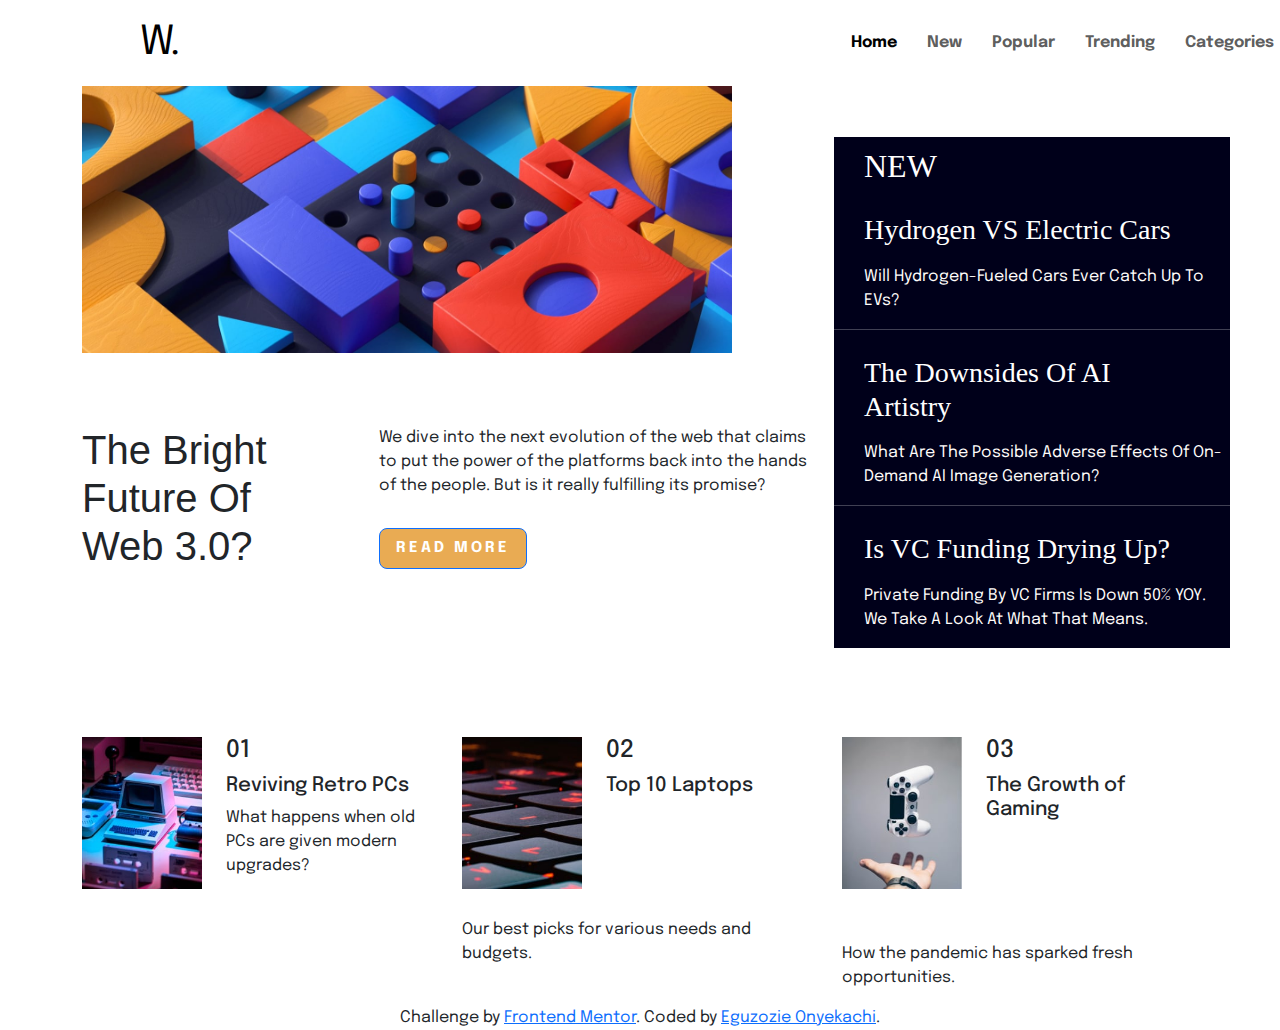
==== index.html @ 869c7a60 "Add files via upload" ====
<!DOCTYPE html>
<html lang="en">
<head>
  <meta charset="UTF-8">
  <meta name="viewport" content="width=device-width, initial-scale=1.0"> <!-- displays site properly based on user's device -->

  <link rel="icon" type="image/png" sizes="32x32" 
  href="images/favicon-32x32.png">
  <link rel="stylesheet" href="style.css">
  <link rel="stylesheet" href="bootstrap.min.css">
  <link rel="stylesheet" href="../animate.css/animate.min.css">
  <link rel="preconnect" href="https://fonts.googleapis.com">
<link rel="preconnect" href="https://fonts.gstatic.com" crossorigin>
<link href="https://fonts.googleapis.com/css2?family=Epilogue:ital,wght@0,100..900;1,100..900&family=Inter:wght@100..900&display=swap" rel="stylesheet">
  <title>frontend Mentor | News homepage</title>
</head>
<body>
<article>
  <nav class="navbar navbar-expand-lg bg-body-transparent">
    <div class="container-fluid">
      <a class="navbar-brand" href="#">W.</a>
      <button class="navbar-toggler" type="button" data-bs-toggle="collapse" data-bs-target="#navbarNavDropdown" aria-controls="navbarNavDropdown" aria-expanded="false" aria-label="Toggle navigation">
        <span class="navbar-toggler-icon"></span>
</button>
<div class="collapse navbar-collapse" id="navbarNavDropdown">
<ul class="navbar-nav">
  <li class="nav-item">
    <a class="nav-link active" href="#">Home</a>
  </li>

  <li class="nav-item">
    <a class="nav-link" href="#"> New</a>
  </li>
  <li class="nav-item">
    <a class="nav-link" href="#"> Popular</a>
  </li>
  <li class="nav-item">
    <a class="nav-link" href="#">Trending</a>
  </li>
  <li class="nav-item">
    <a class="nav-link" href="#">Categories</a>
  </li>
  </ul>
  </div>
  </div>
  </nav>
  <div class="container">
    <diV id="back" class="animate__animated animate__backInDown" ></div>
   
      <div class="row">
        <div class="col-sm-6">
  <h1 class="animate__animated animate__backInLeft">  The Bright <br>Future of<br> Web 3.0?</h1>
        </div>
        
        <div class="col-sm-6">
<p id="para" class="animate__animated animate__backInLeft">
  We dive into the next evolution of the web that claims 
  <br>to put the power of the platforms back into the hands 
  <br>of the people. 
  But is it really fulfilling its promise? <br> 
  <a class="btn btn-primary btn-lg" href="#" 
  id="more" role="button">read more</a>
</p>
        </div>
      </div>

    </div>
  

  <div class="container">
    <div id="news__one" class="animate__animated animate__backInRight">
      <h2>new</h2>
    <h3>  Hydrogen VS Electric Cars</h3>
    <p class="para_2"> Will hydrogen-fueled cars ever catch up to EVs?</p>
    <hr>

    <h3>  The Downsides of AI Artistry</h3>
  <p class="para_3"> What are the possible adverse effects
     of on-demand AI image generation?</p>  
<hr>
     <h3>  Is VC Funding Drying Up?</h3>
     <p class="para_4"> Private funding by VC firms is down 50% YOY. 
    <br>  We take a look at what that means.</p>
  </div>
  </div>

  <div class="container">
  <div id="below" class="animate__animated animate__backInRight">
    <div class="row">
      <div class="col-sm-4">
        <img src="./images/image-retro-pcs.jpg" alt="Retro computer" 
        width="120">
  <h4>01</h4>
<h5> Reviving Retro PCs </h5>
  <p class="led">
    What happens when old PCs are 
    given modern upgrades?</p>
      </div>
      <div class="col-sm-4" >
  <img src="./images/image-top-laptops.jpg" alt="Laptops" 
  width="120">
       <h4> 02</h4>
       <h5>Top 10 Laptops </h5> 
       <p class="led-2">
    Our best picks for various needs and budgets.
  </p>
      </div>
      <div class="col-sm-4">
<img src="./images/image-gaming-growth.jpg" alt="Gaming" 
width="120">
  <h4>03</h4>
  <h5>The Growth of Gaming</h5>
  <p class="led-3">  
    How the pandemic has sparked fresh opportunities.</p>
  
  </div>
    
      
</div>
      </div>
    </div>

  <div class="attribution">
    Challenge by <a href="https://www.frontendmentor.io?ref=challenge" target="_blank">Frontend Mentor</a>. 
    Coded by <a href="#">Eguzozie Onyekachi</a>.
  </div>
  <script src="bootstrap.bundle.js"></script>

  </article>
  
</body>
</html>
---- style.css ----
* {
    margin: 0;
    padding: 0;
    box-sizing: border-box;
    font-family: "Epilogue";
}

/* NAVBAR SECTION */
a.navbar-brand {
    margin-left: 8pc;
    text-transform: uppercase;
    font-size: 40px;
}

a.nav-link {
    position: relative;
    left: 40pc; 
    margin: 7px;
    font-weight: 700;
    cursor: pointer;
}

a.nav-link:hover {
   color: hsl(5, 85%, 63%);
}


/* BODY SECTION */

body {
    overflow-x: hidden;
    background-color: hsl(36, 100%, 99%);
}

div#back {
    background-image: url('./images/image-web-3-desktop.jpg');
    background-size: 650px;
    height: 300px;
    background-repeat: no-repeat;
    margin-bottom: 40px;
   
}

h1 {
    text-transform: capitalize;
    font-weight: bolder;
    font-family: Arial, Helvetica, sans-serif;

}

p#para {
    text-align: left;
    position: relative;
    right: 50%;
   
}

a#more {
    font-size: 15px;
    letter-spacing: 3px;
    font-weight: bold;
    background-color: hsl(35, 77%, 62%);
    text-transform: uppercase;
    margin-top: 30px;
}

a#more:hover {
    background-color: hsl(240, 100%, 5%);
    transition: 400ms ease-out;
}


div#news__one {
    /* font-family: ; */
   float: right;
   position: absolute;
   top: 15%;
   left: 65%;
   width: 400px;
   border: 2px solid;
   height: fit-content;
   background-color: hsl(240, 100%, 5%);
   color: white;
}



h2,h3{
   text-transform: capitalize;
   padding: 10px;
   margin: 20px;
   font-family: fantasy;
}

h2 {
    text-transform: uppercase;
    
}

h2:hover,h3:hover{
    color: hsl(35, 77%, 62%);
    cursor: pointer;
    transition: 400ms ease-in;
}
.para_2,.para_3,.para_4 {
    margin-left: 30px;
    color: hsl(36, 100%, 99%);
    text-transform: capitalize; 
    /* font-family:; */

}


div#below {
    margin-top: 7pc;
    font-family: monospace;
}

h4,h5,.led {
    margin-left: 9pc;
    position: relative;
    bottom: 7pc; 
}
h5:hover {
    color: hsl(5, 85%, 63%);
    transition: 700ms ease-out;
    cursor: pointer;
    
}
img {
    position: relative;
    top: 2.5pc;
}

.attribution {
    clear: both;
    text-align: center;
}


/* ANIMATION */
.animate__animated.animate__backInDown, 
.animate__animated.animate__backInLeft,
.animate__animated.animate__backInRight
{
    --animate-duration: 1.5s ;
    --animate-delay :10s;
    
  }


/* TABLET VIEW SECTION */

@media screen and (max-width:1048px) {
   
    a.navbar-brand {
        margin-left: 1pc;
    }
    
    .navlink {
     position: relative;
     right:  10pc;
    }
    
    div#back {
        background-size: 650px; 
    }

  div#news__one {
    width: fit-content;
    height: max-content;
    left:75%;
    top: 16%;
    
  }

  h2,h3 {
    padding-left: 5px;
    padding: 5px;
    text-align: left;
    font-size: small;
  }

p#para {
    margin-bottom: 8pc;
}


.led {
    line-height: 2pc;
}

img {
    position: relative;
    top:2pc;
    left: 1pc;
}

}

/* TABLET VIEW SECTION 2 */

@media screen and (max-width:990px) and (min-width:600px) {
    
    a.nav-link {
        position: relative;
        left: 0.5pc;
    }
    
    div#back {
        background-size: 450px;
        margin-right: 9pc;
    }

    div#news__one {
        top: 8%;
         right: -3pc;
        width: fit-content;
        height: fit-content;
    }

    div#below {
        margin-top: 8pc;
       
    }
 
    .led {
        margin: 20px;
    }

    img {
        width: 100px;
        position: relative;
         top: -0.1pc;
    }

    p.led-2{
        position: relative;
        top: -6pc;
    }

    p.led-3{
        position: relative;
        top: -7pc;
    }


   h4,h5 {
      position: relative;
      top:-16pc;
      right: 6pc;
   } 
}


/* MOBILE VIEW SECTION  */

@media screen and (max-width:599px) and (min-width:400px) {
    a.nav-link {
        position: relative;
        left: 1pc;
        width: max-content;
        height: max-content;
    } 
    
    div#back {
        background-size: 650px;
        margin-bottom: 1px;
        background-position: center left;
    }

    div#news__one {
      position: relative;
    bottom: 25pc;
       left: -2pc;
       width: 330px;
       height:40pc;
       margin: 20px; 
      
        
    }

    
    .para_2,.para_3,.para_4,h2,h3 {
        padding: 10px;
        margin-left: 40px;
      
    }

    h1 {
        font-weight: bolder;
        padding: 10px;
    }

    p#para {
        left:1%;
        font-size: 15px;
        margin-bottom: 30pc;
    }

    div#below {
   position: absolute;
   bottom: -180%;
    }


    .attribution {
        position: relative;
        top: 50pc;
    }
   


}
/* MOBILE VIEW SECTION 2 */

@media screen and (max-width:400px) and (min-width:280px) {


    a.nav-link {
        position: relative;
        left: 1pc;
        width: max-content;
        height: max-content;
    } 
    
    div#back {
        background-size: 650px;
        margin-bottom: 1px;
        background-position: center left;
    }

    div#news__one {
       position: relative;
       bottom: 45pc;
       left: 0.05%;
       width: 300px;
       height:fit-content;
       margin: 20px;
        
    }

    .para_2,.para_3,.para_4,h2,h3 {
        padding: 10px;
        margin-left: 40px;
    }

    h1 {
        font-weight: bolder;
        padding: 10px;
    }

    p#para {
        left:1%;
        font-size: 15px;
        margin-bottom: 55pc;
    }

    div#below {
        position: absolute;
        bottom: -250%;
         }
      
    img {
        width: 120px;
       position: relative;
       top: 2pc;
    }

    .attribution {
        position: relative;
        top: 30pc;
    }
}
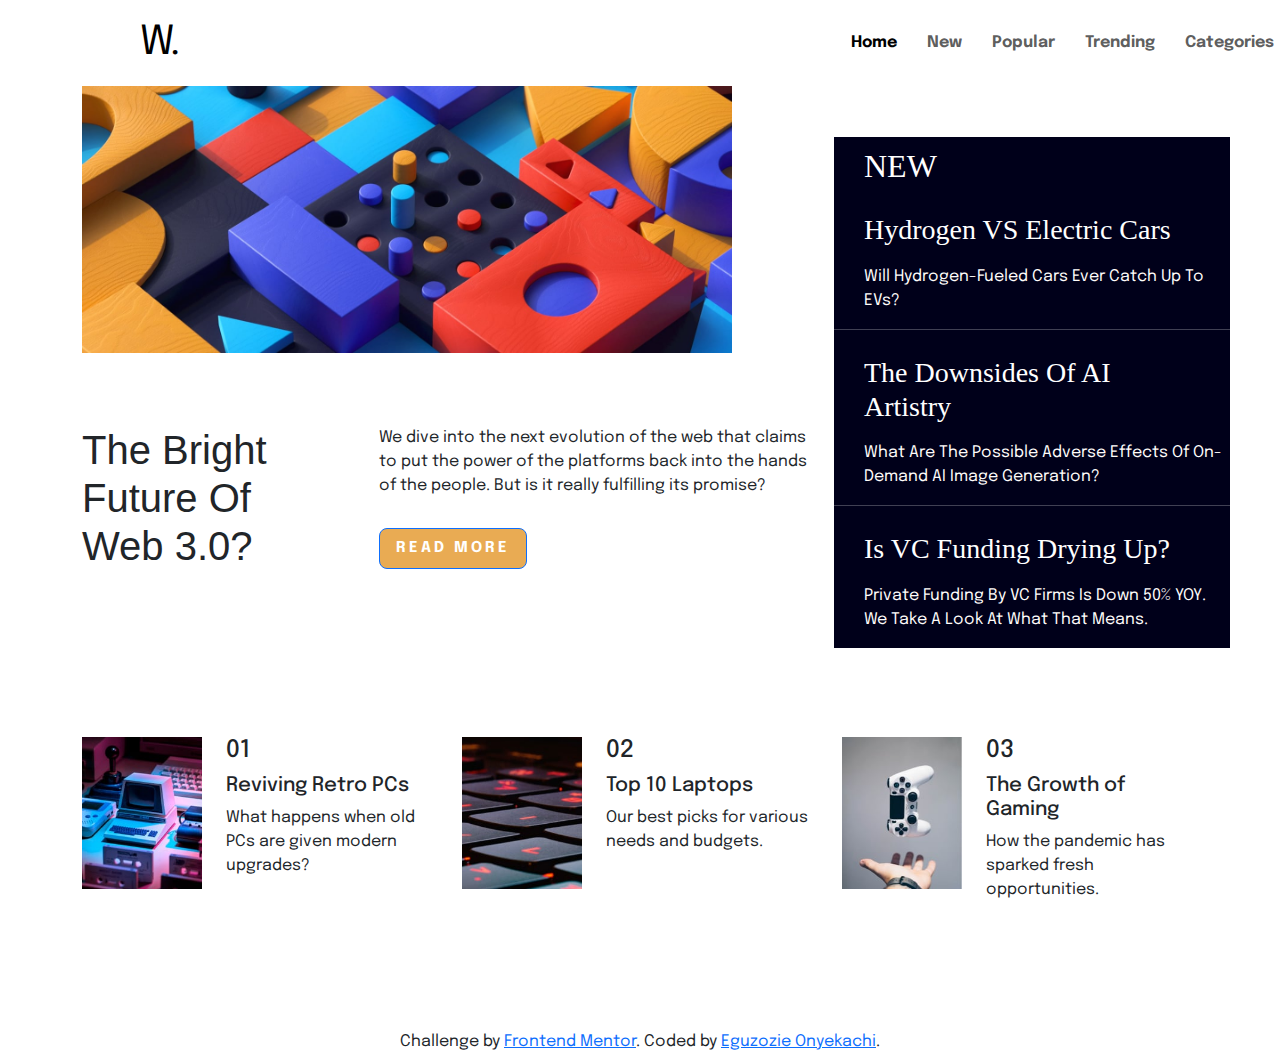
==== commit 1a6d0256: "Update index.html" ====
--- a/index.html
+++ b/index.html
@@ -8,7 +8,7 @@
   href="images/favicon-32x32.png">
   <link rel="stylesheet" href="style.css">
   <link rel="stylesheet" href="bootstrap.min.css">
-  <link rel="stylesheet" href="../animate.css/animate.min.css">
+  <link rel="stylesheet" href="./animate.min.css">
   <link rel="preconnect" href="https://fonts.googleapis.com">
 <link rel="preconnect" href="https://fonts.gstatic.com" crossorigin>
 <link href="https://fonts.googleapis.com/css2?family=Epilogue:ital,wght@0,100..900;1,100..900&family=Inter:wght@100..900&display=swap" rel="stylesheet">
--- a/style.css
+++ b/style.css
@@ -115,8 +115,7 @@
     margin-top: 7pc;
     font-family: monospace;
 }
-
-h4,h5,.led {
+h4,h5,.led,.led-2,.led-3 {
     margin-left: 9pc;
     position: relative;
     bottom: 7pc; 
